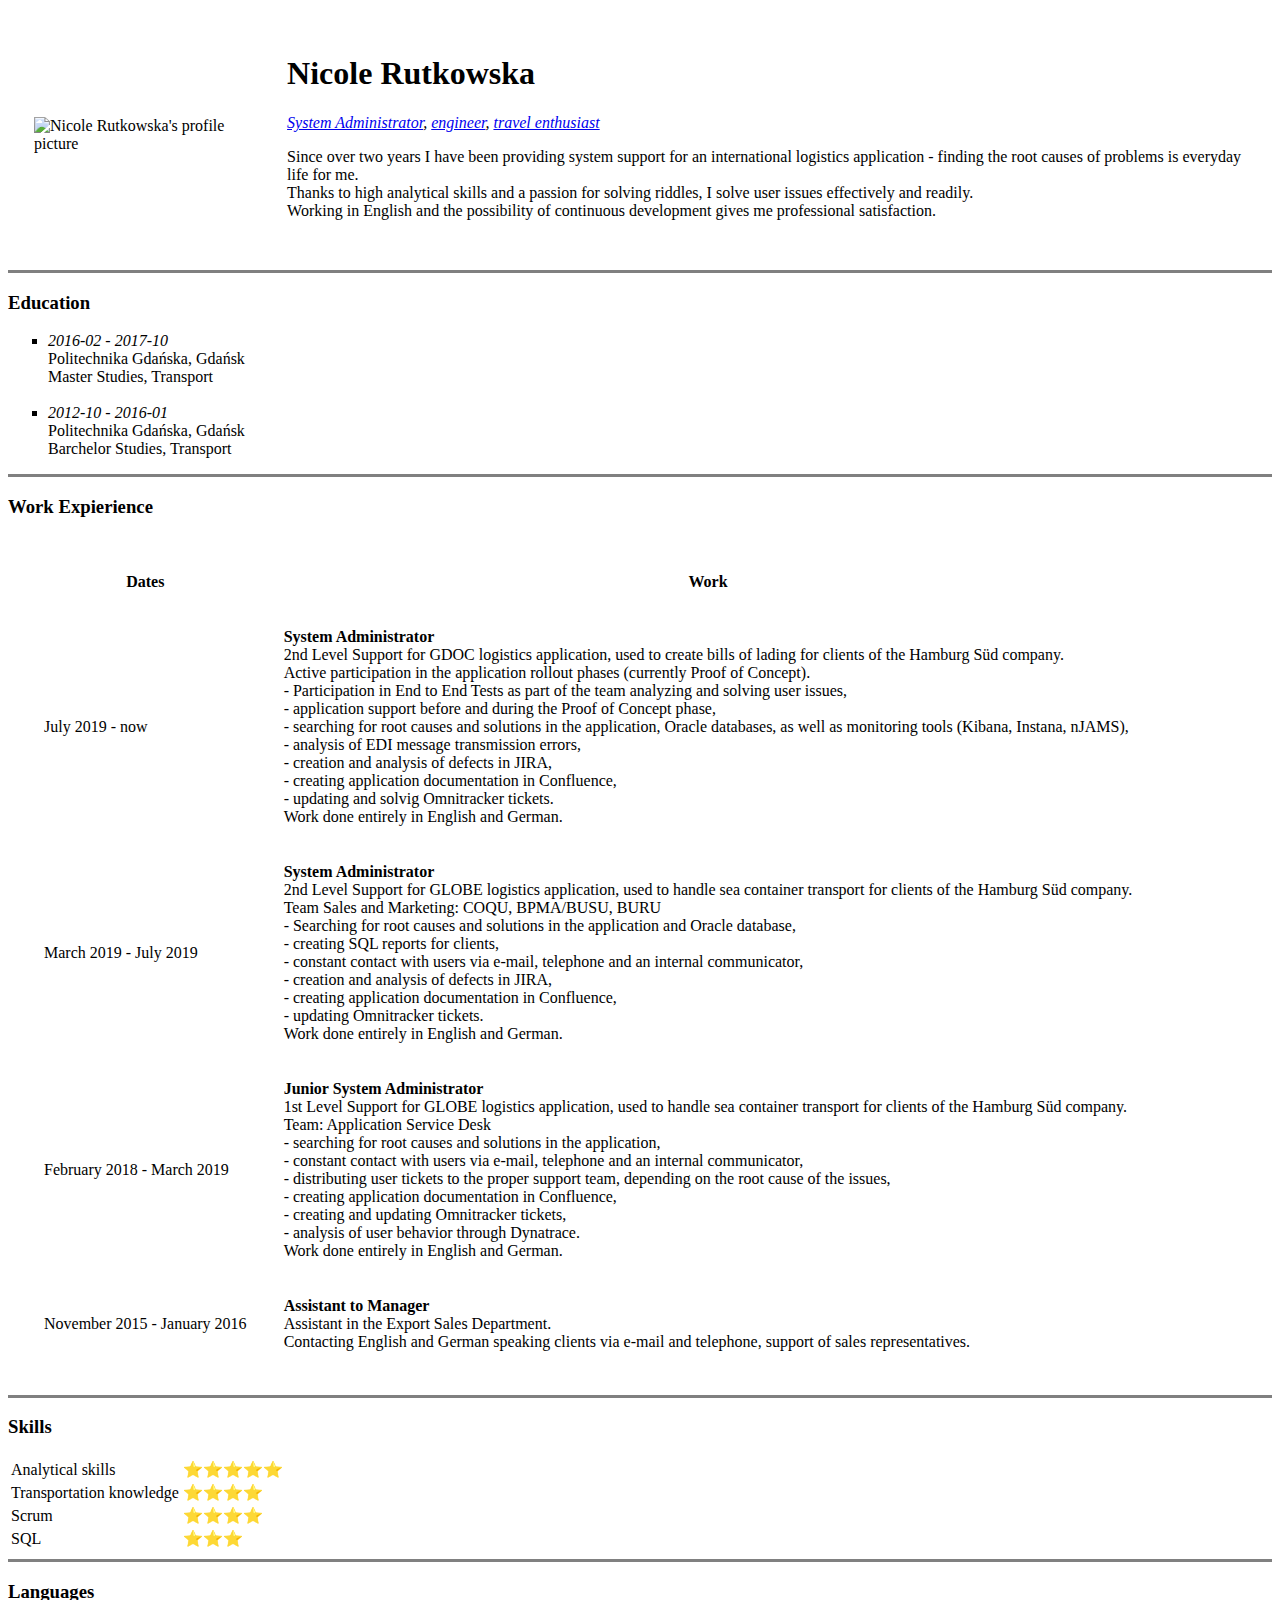
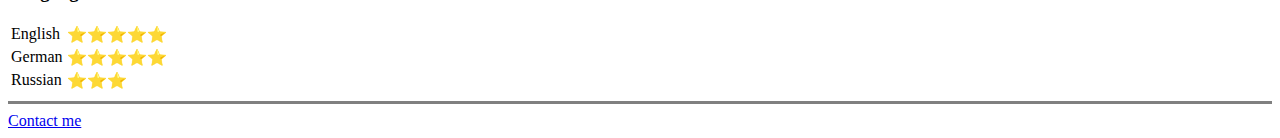
==== index.html @ 4a2256e0 "initial file upload" ====
<!DOCTYPE html>
<html lang="en" dir="ltr">

<head>
  <meta charset="utf-8">
  <title>Nicole's Personal Site</title>
</head>

<body>
  <table cellspacing="25">
    <tr>
      <td><img src="images/Nicole.png" alt="Nicole Rutkowska's profile picture" height="200" width="200"></td>
      <td>
        <h1>Nicole Rutkowska</h1>
        <p>
          <em>
            <a href="https://www.linkedin.com/in/nicole-rutkowska">System Administrator</a>,
            <a href="https://mostwiedzy.pl/pl/nicole-rutkowska,849793-1">engineer</a>,
            <a href="https://www.instagram.com/itsnico.r">travel enthusiast</a>
          </em>
        </p>
        <p>Since over two years I have been providing system support for an
           international logistics application - finding the root causes of problems
           is everyday life for me.
           <br>
           Thanks to high analytical skills and a passion for solving riddles,
           I solve user issues effectively and readily.
           <br>
           Working in English and the possibility of continuous development gives me
           professional satisfaction. </p></td>
    </tr>
  </table>
  <hr size="3" noshade>

  <h3>Education</h3>
  <p>
    <!-- unordered list (one marked at the begginning with sth else than numbers/alphabet, eg. bullet points) --->
    <ul style="list-style-type:square;">
      <li><em>2016-02 - 2017-10</em>
      <!-- unordered list with sth else than bullet points eg. circles, squares, nothing) -->
        <br>Politechnika Gdańska, Gdańsk
        <br>Master Studies, Transport
      </li>
      <br>
      <li><em>2012-10 - 2016-01</em>
        <br>Politechnika Gdańska, Gdańsk
        <br>Barchelor Studies, Transport
      </li>
    </ul>
    </p>
  <hr size="3" noshade>

  <h3>Work Expierience</h3>
  <table cellspacing="35">
    <thead>
      <tr>
        <th>Dates</th>
        <th>Work</th>
      </tr>

    </thead>

    <tbody>
      <tr>
        <td>July 2019 - now</td>
        <td>
          <strong>System Administrator</strong><br>
          2nd Level Support for GDOC logistics application, used to create bills of lading for clients of the Hamburg Süd company.<br>
          Active participation in the application rollout phases (currently Proof of Concept).<br>
          - Participation in End to End Tests as part of the team analyzing and solving user issues,<br>
          - application support before and during the Proof of Concept phase,<br>
          - searching for root causes and solutions in the application, Oracle databases, as well as monitoring tools (Kibana, Instana, nJAMS),<br>
          - analysis of EDI message transmission errors,<br>
          - creation and analysis of defects in JIRA,<br>
          - creating application documentation in Confluence,<br>
          - updating and solvig Omnitracker tickets.<br>
          Work done entirely in English and German.
        </td>
      </tr>

      <tr>
        <td>March 2019 - July 2019</td>
        <td>
          <strong>System Administrator</strong><br>
          2nd Level Support for GLOBE logistics application, used to handle sea container transport for clients of the Hamburg Süd company.<br>
          Team Sales and Marketing: COQU, BPMA/BUSU, BURU<br>
          - Searching for root causes and solutions in the application and Oracle database,<br>
          - creating SQL reports for clients,<br>
          - constant contact with users via e-mail, telephone and an internal communicator,<br>
          - creation and analysis of defects in JIRA,<br>
          - creating application documentation in Confluence,<br>
          - updating Omnitracker tickets.<br>
          Work done entirely in English and German.
        </td>
      </tr>

      <tr>
        <td>February 2018 - March 2019</td>
        <td>
          <strong>Junior System Administrator</strong><br>
          1st Level Support for GLOBE logistics application, used to handle sea container transport for clients of the Hamburg Süd company.<br>
          Team: Application Service Desk <br>
          - searching for root causes and solutions in the application,<br>
          - constant contact with users via e-mail, telephone and an internal communicator,<br>
          - distributing user tickets to the proper support team, depending on the root cause of the issues,<br>
          - creating application documentation in Confluence,<br>
          - creating and updating Omnitracker tickets,<br>
          - analysis of user behavior through Dynatrace.<br>
          Work done entirely in English and German.
        </td>
      </tr>

      <tr>
        <td>November 2015 - January 2016</td>
        <td>
          <strong>Assistant to Manager</strong><br>
          Assistant in the Export Sales Department.<br>
          Contacting English and German speaking clients via e-mail and telephone, support of sales representatives.
        </td>
      </tr>
    </tbody>
  </table>
  <hr size="3" noshade>

  <h3>Skills</h3>
  <table>
    <tbody>
      <tr>
        <td>Analytical skills</td>
        <td>&#11088;&#11088;&#11088;&#11088;&#11088;</td>
      </tr>
      <tr>
        <td>Transportation knowledge</td>
        <td>&#11088;&#11088;&#11088;&#11088;</td>
      </tr>
      <tr>
        <td>Scrum</td>
        <td>&#11088;&#11088;&#11088;&#11088;</td>
      </tr>
      <tr>
        <td>SQL</td>
        <td>&#11088;&#11088;&#11088;</td>
      </tr>
    </tbody>

  </table>
  <hr size="3" noshade>

  <h3>Languages</h3>
  <table>
    <tbody>
      <tr>
        <td>English</td>
        <td>&#11088;&#11088;&#11088;&#11088;&#11088;</td>
      </tr>

      <tr>
        <td>German</td>
        <td>&#11088;&#11088;&#11088;&#11088;&#11088;</td>
      </tr>

      <tr>
        <td>Russian</td>
        <td>&#11088;&#11088;&#11088;</td>
      </tr>
    </tbody>
  </table>
  <hr size="3" noshade>
  <a href="contact.html" target="_blank" rel="noreferrer noopener">Contact me</a>

</body>

</html>
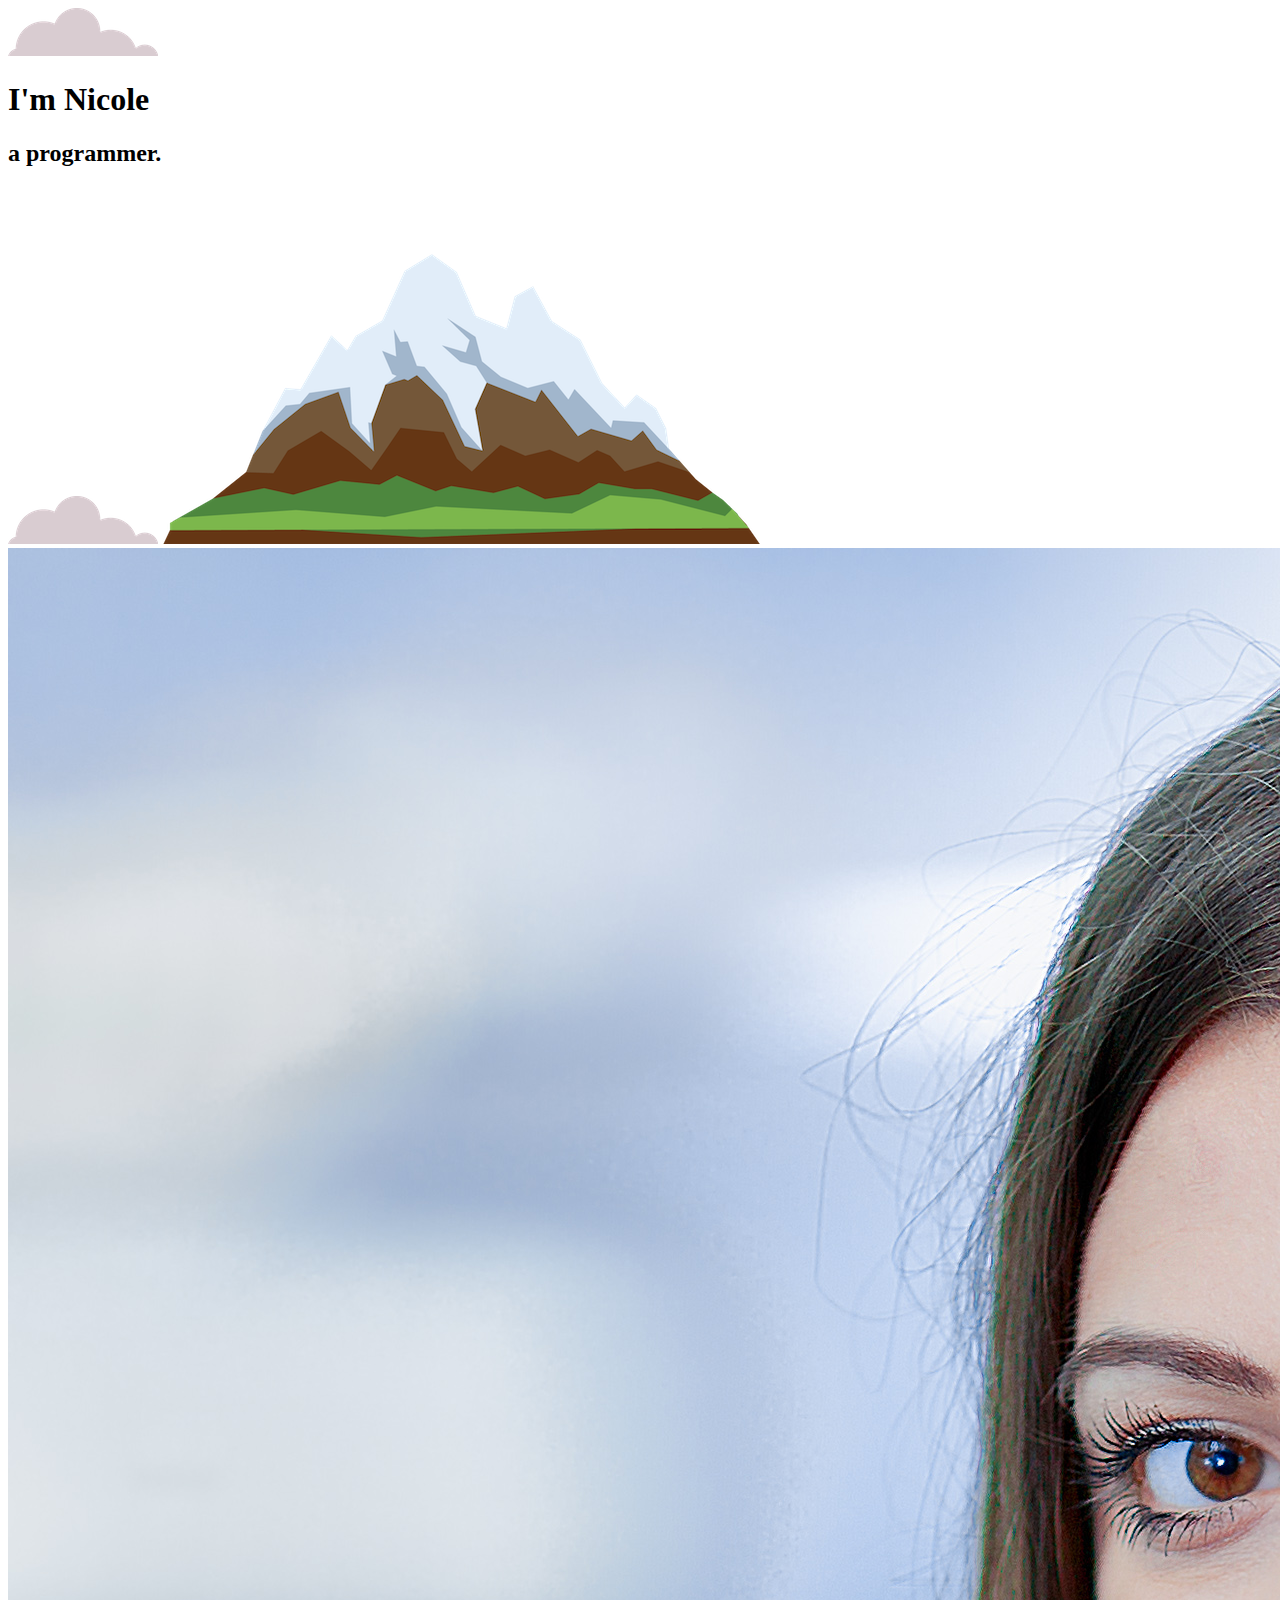
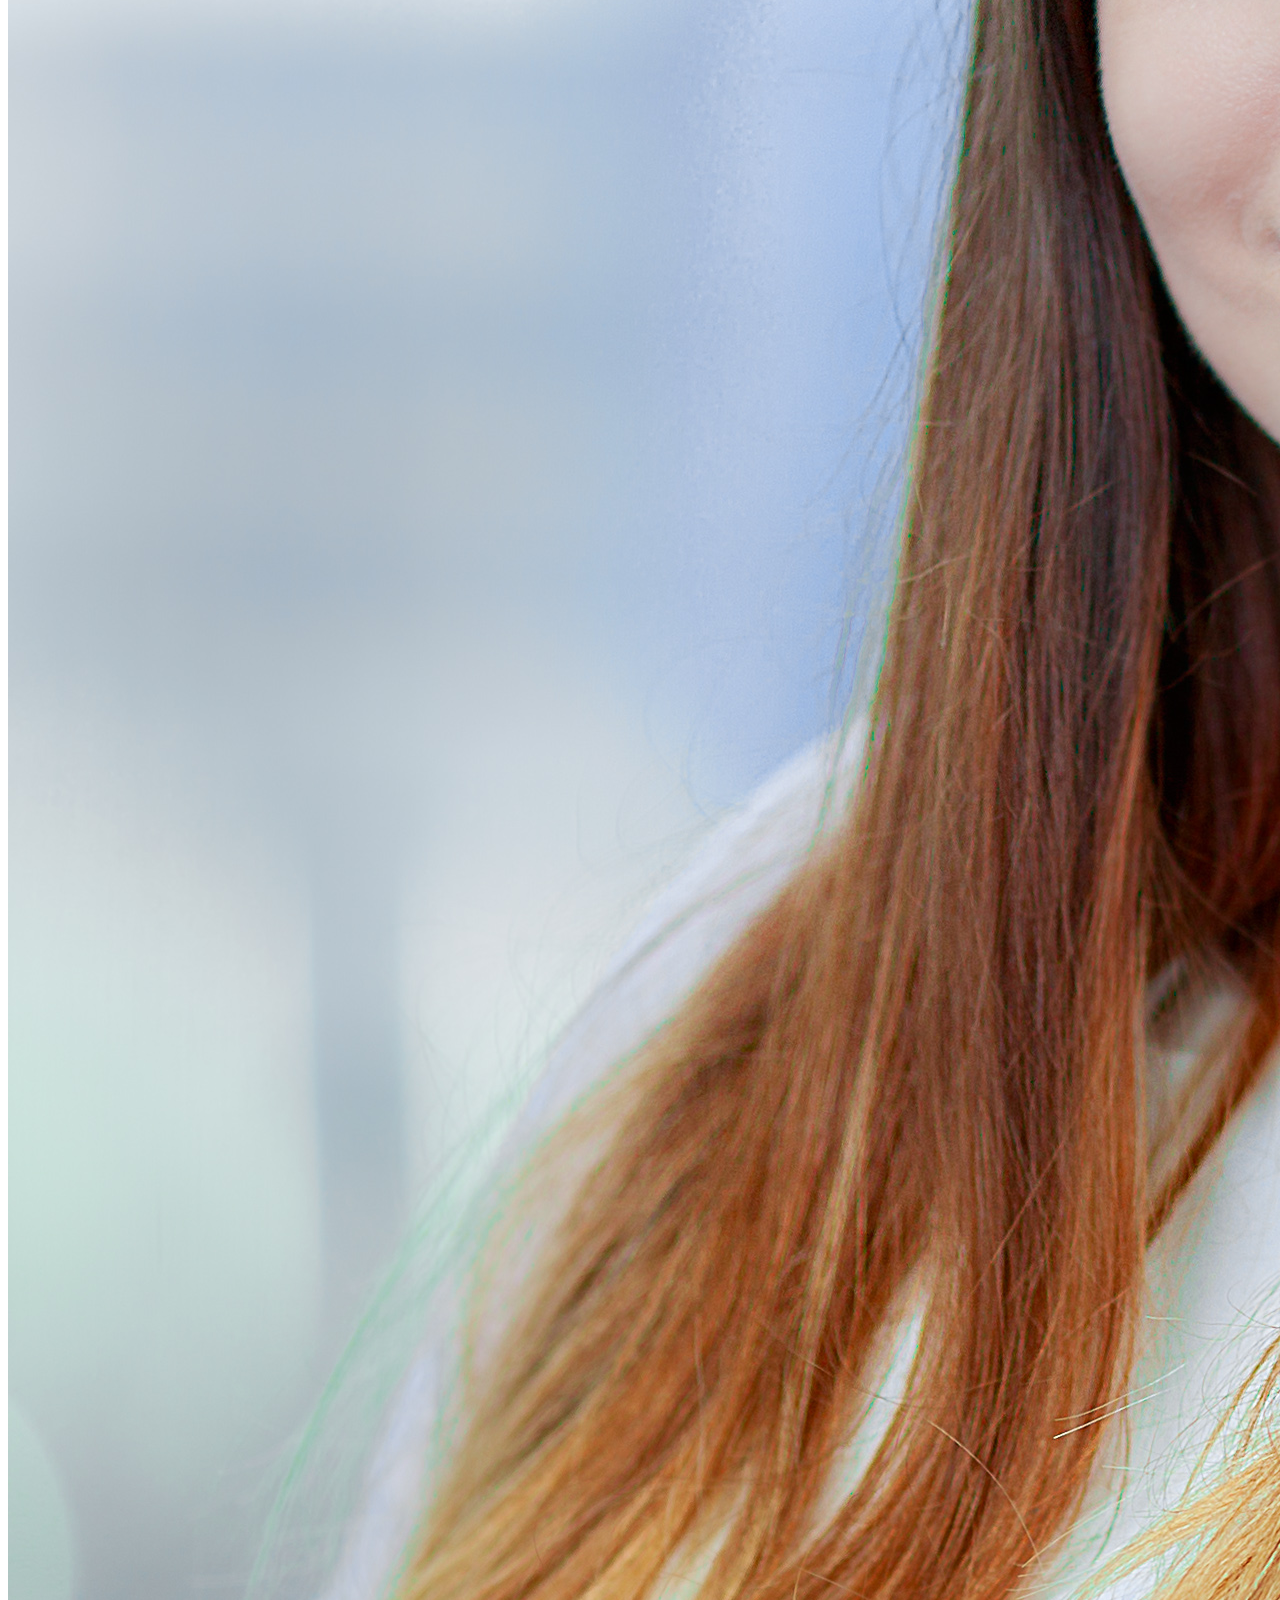
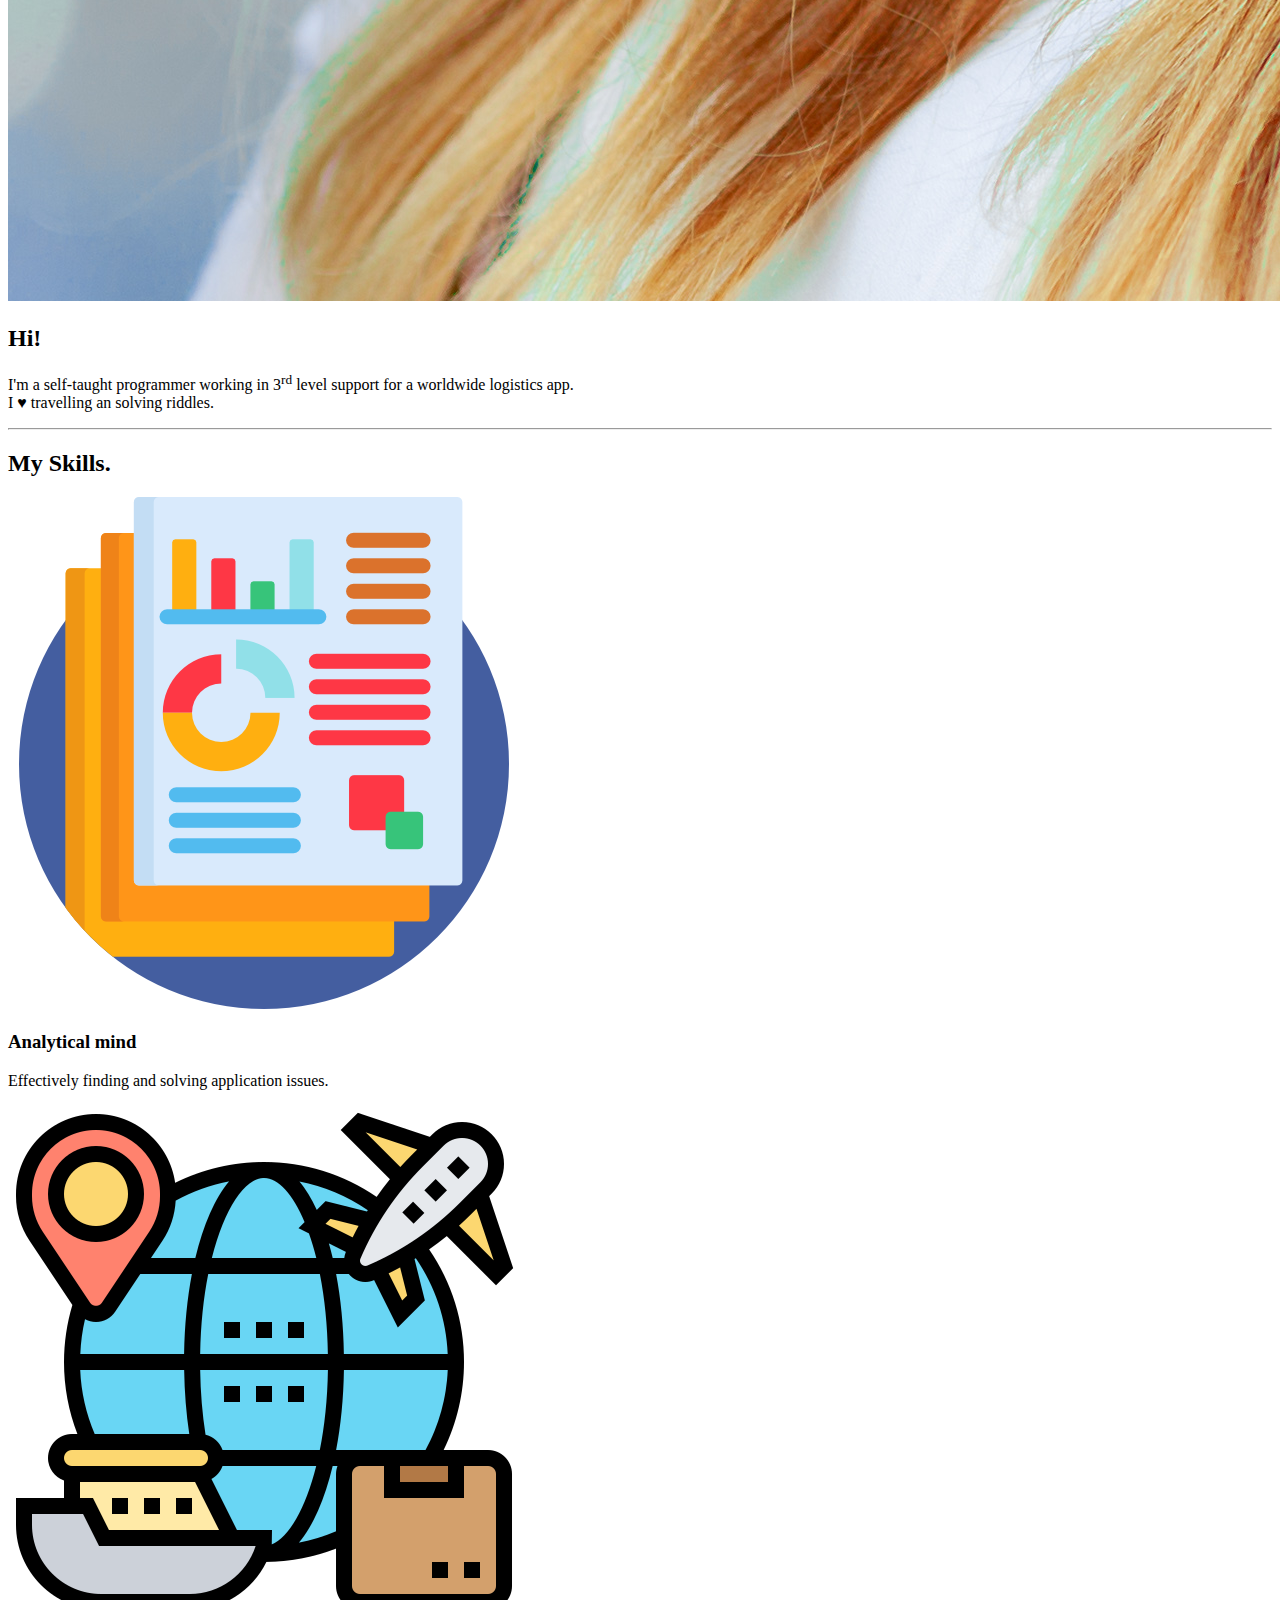
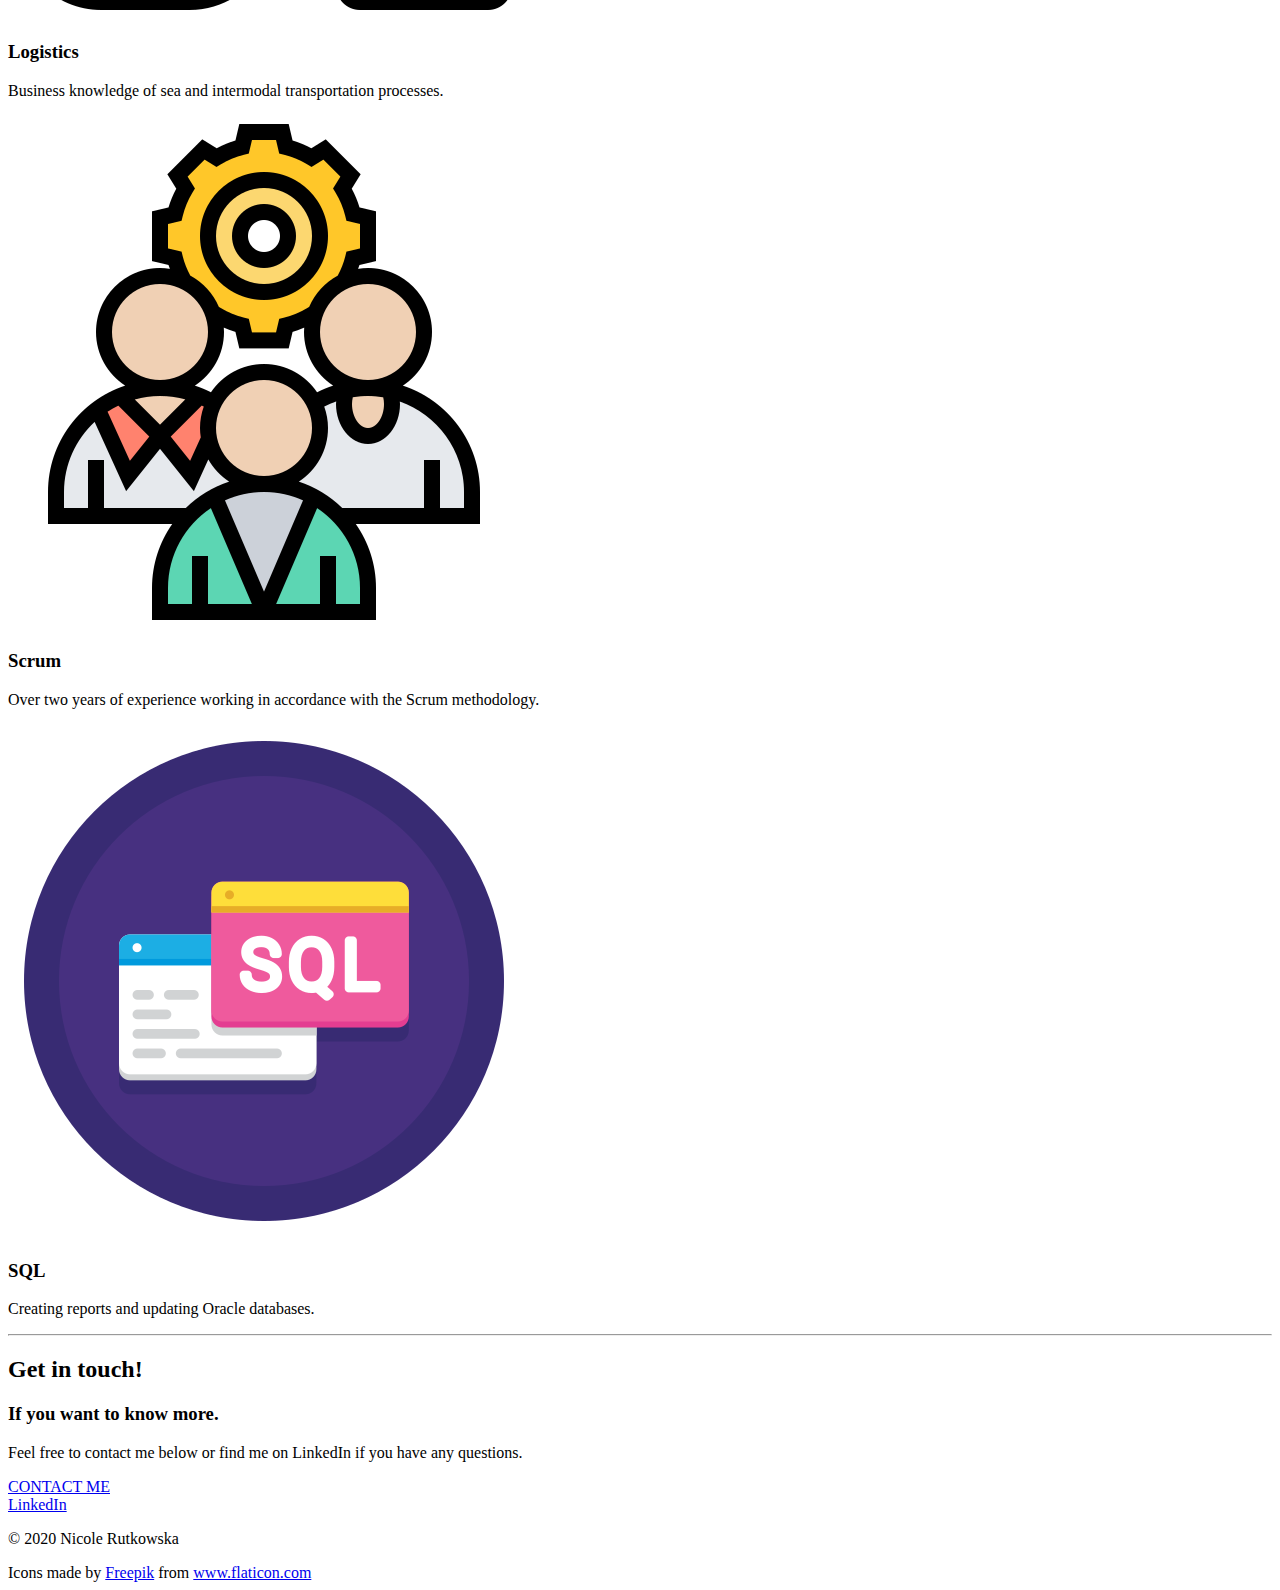
==== commit 18c2a354: "HTML + CSS for website" ====
--- a/index.html
+++ b/index.html
@@ -1,173 +1,67 @@
 <!DOCTYPE html>
 <html lang="en" dir="ltr">
+  <head>
+    <meta charset="utf-8">
+    <title>Nicole Rutkowska</title>
+    <link rel="stylesheet" href="css/styles.css">
+    <link rel="icon" href="favicon.ico">
+    <link href="https://fonts.googleapis.com/css2?family=Dawning+of+a+New+Day&family=Lora&family=Roboto&display=swap" rel="stylesheet">
+  </head>
+  <body>
+    <div class="top-container">
+      <img class="top-cloud" src="images/cloud.png" alt="cloud-img">
+      <h1>I'm Nicole</h1>
+      <h2 class="pro">a programmer.</h2>
+      <img class="bottom-cloud" src="images/cloud.png" alt="cloud-img">
+      <img src="images/mountain.png" alt="mountain-img">
+    </div>
 
-<head>
-  <meta charset="utf-8">
-  <title>Nicole's Personal Site</title>
-</head>
+    <div class="middle-container">
+      <div class="profile">
+        <img class="picture" src="images/Nicole.jpg" alt="Nicole's profile picture">
+        <h2>Hi!</h2>
+        <p class="me">I'm a self-taught programmer working in 3<sup>rd</sup> level support for a worldwide logistics app. <br> I &#9829; travelling an solving riddles. </p>
+      </div>
+      <hr>
+      <div class="skills">
+        <h2>My Skills.</h2>
+        <div class="skill-row-left first-skill">
+          <img class="icon icon-left" src="images/analytics.png" alt="Icon displaying analytics documents">
+          <h3 class="h3-skill">Analytical mind</h3>
+          <p>Effectively finding and solving application issues.</p>
+        </div>
+        <div class="skill-row-right">
+          <img class="icon icon-right" src="images/logistics.png" alt="Icon displaying world logistics">
+          <h3 class="h3-skill">Logistics</h3>
+          <p>Business knowledge of sea and intermodal transportation processes.</p>
+        </div>
+        <div class="skill-row-left">
+          <img class="icon icon-left" src="images/scrum.png" alt="Icon displaying a team">
+          <h3 class="h3-skill">Scrum</h3>
+          <p>Over two years of experience working in accordance with the Scrum methodology.</p>
+        </div>
+        <div class="skill-row-right">
+          <img class="icon icon-right" src="images/sql.png" alt="Icon displaying SQL window">
+          <h3 class="h3-skill">SQL</h3>
+          <p>Creating reports and updating Oracle databases.</p>
+        </div>
+      </div>
+      <hr>
+      <div class="contact-me">
+        <h2>Get in touch!</h2>
+        <h3>If you want to know more.</h3>
+        <p>Feel free to contact me below or find me on LinkedIn if you have any questions.</p>
+        <a class="btn" href="mailto:nicole.rutkowska@gmail.com">CONTACT ME</a>
+      </div>
+    </div>
 
-<body>
-  <table cellspacing="25">
-    <tr>
-      <td><img src="images/Nicole.png" alt="Nicole Rutkowska's profile picture" height="200" width="200"></td>
-      <td>
-        <h1>Nicole Rutkowska</h1>
-        <p>
-          <em>
-            <a href="https://www.linkedin.com/in/nicole-rutkowska">System Administrator</a>,
-            <a href="https://mostwiedzy.pl/pl/nicole-rutkowska,849793-1">engineer</a>,
-            <a href="https://www.instagram.com/itsnico.r">travel enthusiast</a>
-          </em>
-        </p>
-        <p>Since over two years I have been providing system support for an
-           international logistics application - finding the root causes of problems
-           is everyday life for me.
-           <br>
-           Thanks to high analytical skills and a passion for solving riddles,
-           I solve user issues effectively and readily.
-           <br>
-           Working in English and the possibility of continuous development gives me
-           professional satisfaction. </p></td>
-    </tr>
-  </table>
-  <hr size="3" noshade>
 
-  <h3>Education</h3>
-  <p>
-    <!-- unordered list (one marked at the begginning with sth else than numbers/alphabet, eg. bullet points) --->
-    <ul style="list-style-type:square;">
-      <li><em>2016-02 - 2017-10</em>
-      <!-- unordered list with sth else than bullet points eg. circles, squares, nothing) -->
-        <br>Politechnika Gdańska, Gdańsk
-        <br>Master Studies, Transport
-      </li>
-      <br>
-      <li><em>2012-10 - 2016-01</em>
-        <br>Politechnika Gdańska, Gdańsk
-        <br>Barchelor Studies, Transport
-      </li>
-    </ul>
-    </p>
-  <hr size="3" noshade>
+    <div class="bottom-container">
+      <a class="footer-link" href="https://www.linkedin.com/in/nicole-rutkowska">LinkedIn</a>
+      <p class="footer-text">© 2020 Nicole Rutkowska</p>
+      <div class="flaticon">Icons made by <a href="https://www.flaticon.com/authors/freepik" title="Freepik">Freepik</a> from <a href="https://www.flaticon.com/" title="Flaticon">www.flaticon.com</a></div>
+    </div>
 
-  <h3>Work Expierience</h3>
-  <table cellspacing="35">
-    <thead>
-      <tr>
-        <th>Dates</th>
-        <th>Work</th>
-      </tr>
 
-    </thead>
-
-    <tbody>
-      <tr>
-        <td>July 2019 - now</td>
-        <td>
-          <strong>System Administrator</strong><br>
-          2nd Level Support for GDOC logistics application, used to create bills of lading for clients of the Hamburg Süd company.<br>
-          Active participation in the application rollout phases (currently Proof of Concept).<br>
-          - Participation in End to End Tests as part of the team analyzing and solving user issues,<br>
-          - application support before and during the Proof of Concept phase,<br>
-          - searching for root causes and solutions in the application, Oracle databases, as well as monitoring tools (Kibana, Instana, nJAMS),<br>
-          - analysis of EDI message transmission errors,<br>
-          - creation and analysis of defects in JIRA,<br>
-          - creating application documentation in Confluence,<br>
-          - updating and solvig Omnitracker tickets.<br>
-          Work done entirely in English and German.
-        </td>
-      </tr>
-
-      <tr>
-        <td>March 2019 - July 2019</td>
-        <td>
-          <strong>System Administrator</strong><br>
-          2nd Level Support for GLOBE logistics application, used to handle sea container transport for clients of the Hamburg Süd company.<br>
-          Team Sales and Marketing: COQU, BPMA/BUSU, BURU<br>
-          - Searching for root causes and solutions in the application and Oracle database,<br>
-          - creating SQL reports for clients,<br>
-          - constant contact with users via e-mail, telephone and an internal communicator,<br>
-          - creation and analysis of defects in JIRA,<br>
-          - creating application documentation in Confluence,<br>
-          - updating Omnitracker tickets.<br>
-          Work done entirely in English and German.
-        </td>
-      </tr>
-
-      <tr>
-        <td>February 2018 - March 2019</td>
-        <td>
-          <strong>Junior System Administrator</strong><br>
-          1st Level Support for GLOBE logistics application, used to handle sea container transport for clients of the Hamburg Süd company.<br>
-          Team: Application Service Desk <br>
-          - searching for root causes and solutions in the application,<br>
-          - constant contact with users via e-mail, telephone and an internal communicator,<br>
-          - distributing user tickets to the proper support team, depending on the root cause of the issues,<br>
-          - creating application documentation in Confluence,<br>
-          - creating and updating Omnitracker tickets,<br>
-          - analysis of user behavior through Dynatrace.<br>
-          Work done entirely in English and German.
-        </td>
-      </tr>
-
-      <tr>
-        <td>November 2015 - January 2016</td>
-        <td>
-          <strong>Assistant to Manager</strong><br>
-          Assistant in the Export Sales Department.<br>
-          Contacting English and German speaking clients via e-mail and telephone, support of sales representatives.
-        </td>
-      </tr>
-    </tbody>
-  </table>
-  <hr size="3" noshade>
-
-  <h3>Skills</h3>
-  <table>
-    <tbody>
-      <tr>
-        <td>Analytical skills</td>
-        <td>&#11088;&#11088;&#11088;&#11088;&#11088;</td>
-      </tr>
-      <tr>
-        <td>Transportation knowledge</td>
-        <td>&#11088;&#11088;&#11088;&#11088;</td>
-      </tr>
-      <tr>
-        <td>Scrum</td>
-        <td>&#11088;&#11088;&#11088;&#11088;</td>
-      </tr>
-      <tr>
-        <td>SQL</td>
-        <td>&#11088;&#11088;&#11088;</td>
-      </tr>
-    </tbody>
-
-  </table>
-  <hr size="3" noshade>
-
-  <h3>Languages</h3>
-  <table>
-    <tbody>
-      <tr>
-        <td>English</td>
-        <td>&#11088;&#11088;&#11088;&#11088;&#11088;</td>
-      </tr>
-
-      <tr>
-        <td>German</td>
-        <td>&#11088;&#11088;&#11088;&#11088;&#11088;</td>
-      </tr>
-
-      <tr>
-        <td>Russian</td>
-        <td>&#11088;&#11088;&#11088;</td>
-      </tr>
-    </tbody>
-  </table>
-  <hr size="3" noshade>
-  <a href="contact.html" target="_blank" rel="noreferrer noopener">Contact me</a>
-
-</body>
-
+  </body>
 </html>
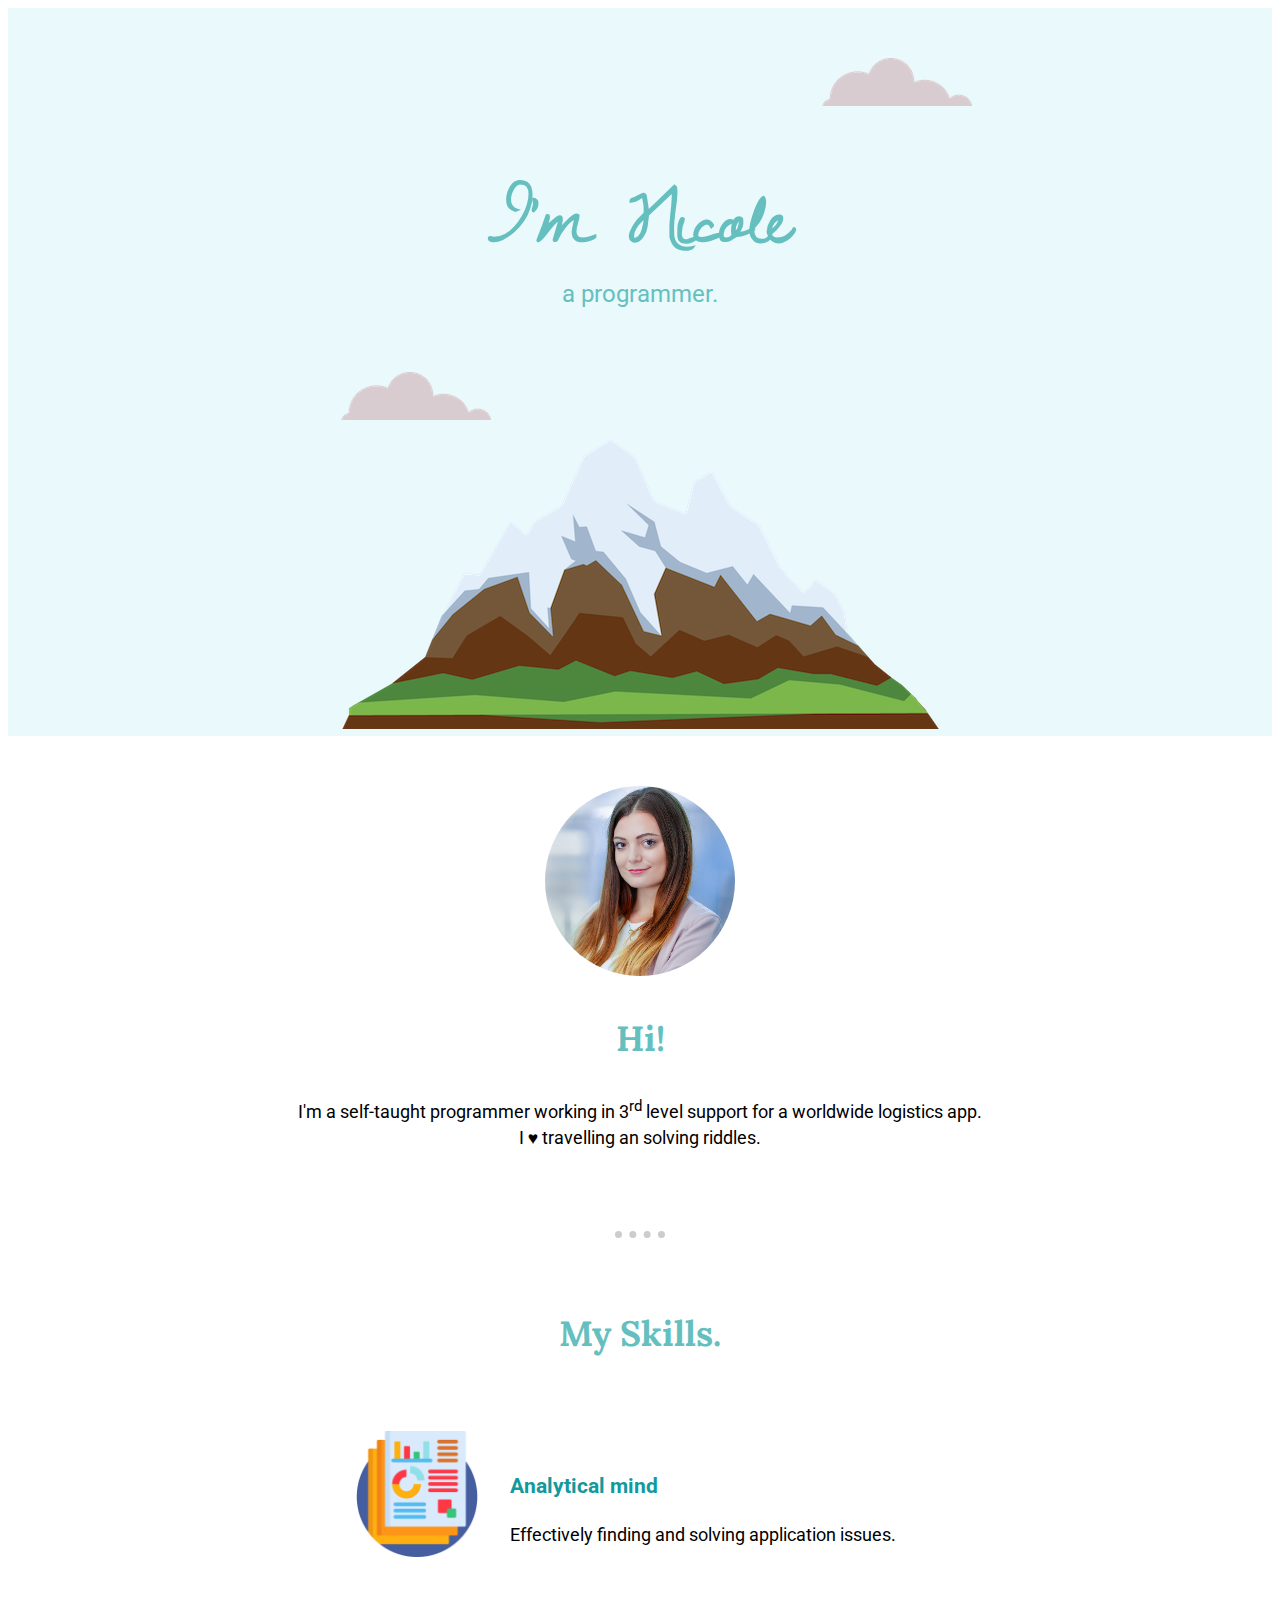
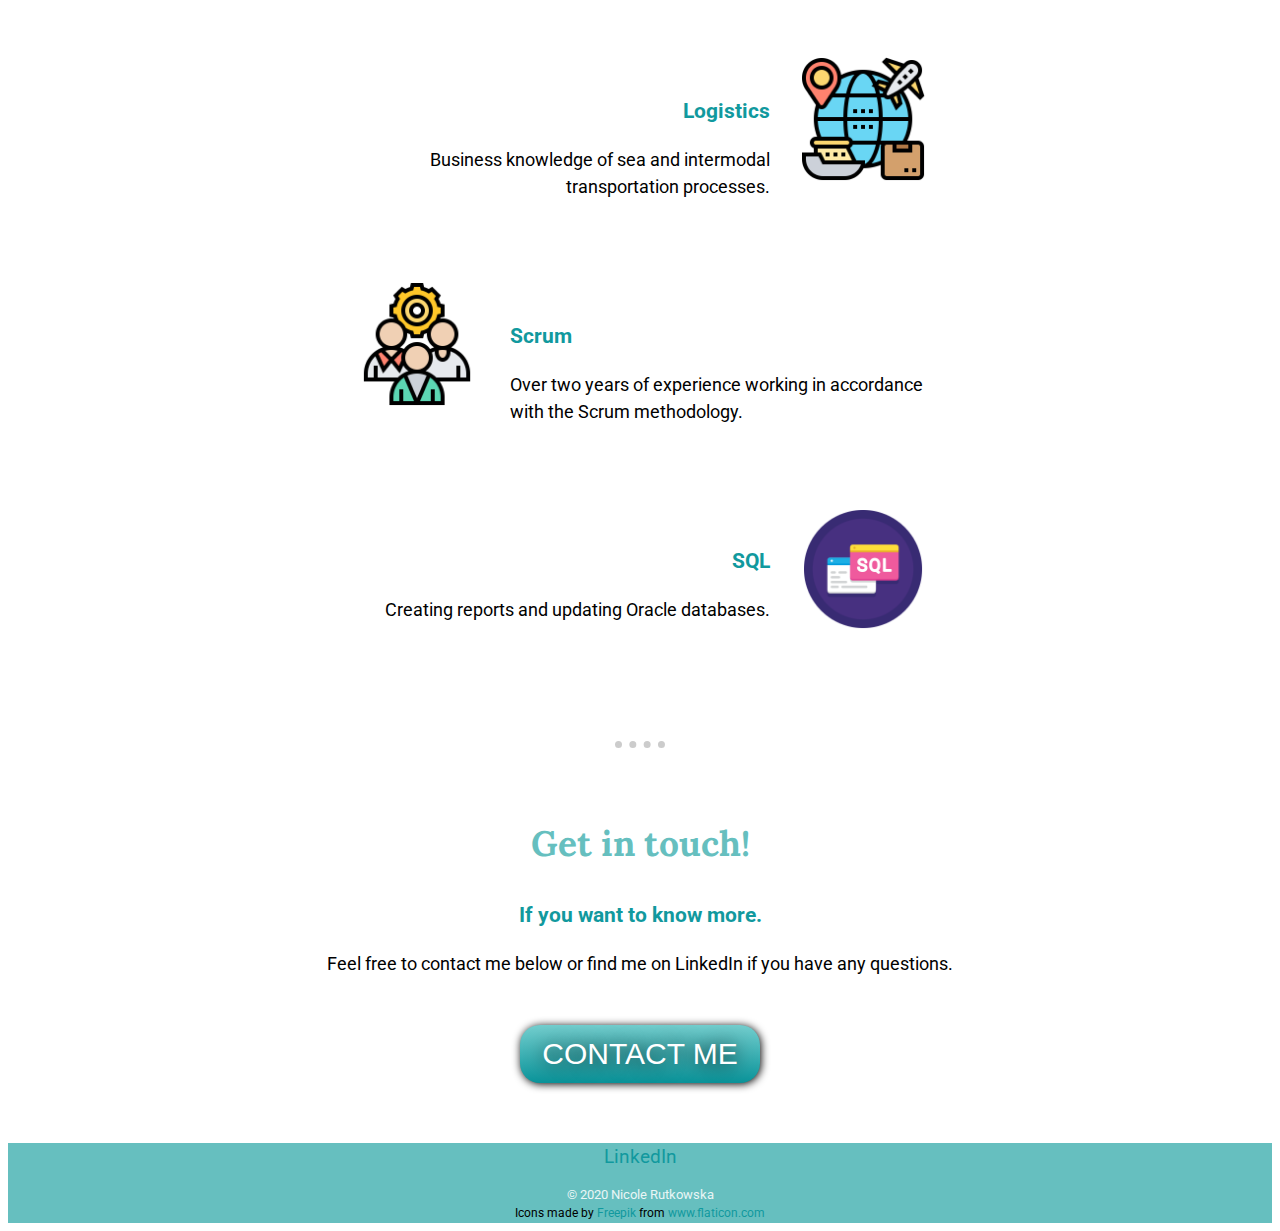
==== commit 4f642268: "Update index.html" ====
--- a/index.html
+++ b/index.html
@@ -3,7 +3,7 @@
   <head>
     <meta charset="utf-8">
     <title>Nicole Rutkowska</title>
-    <link rel="stylesheet" href="css/styles.css">
+    <link rel="stylesheet" type="text/css" href="https://nicole-rutkowska.github.io/CV/CSS/styles.css">
     <link rel="icon" href="favicon.ico">
     <link href="https://fonts.googleapis.com/css2?family=Dawning+of+a+New+Day&family=Lora&family=Roboto&display=swap" rel="stylesheet">
   </head>
